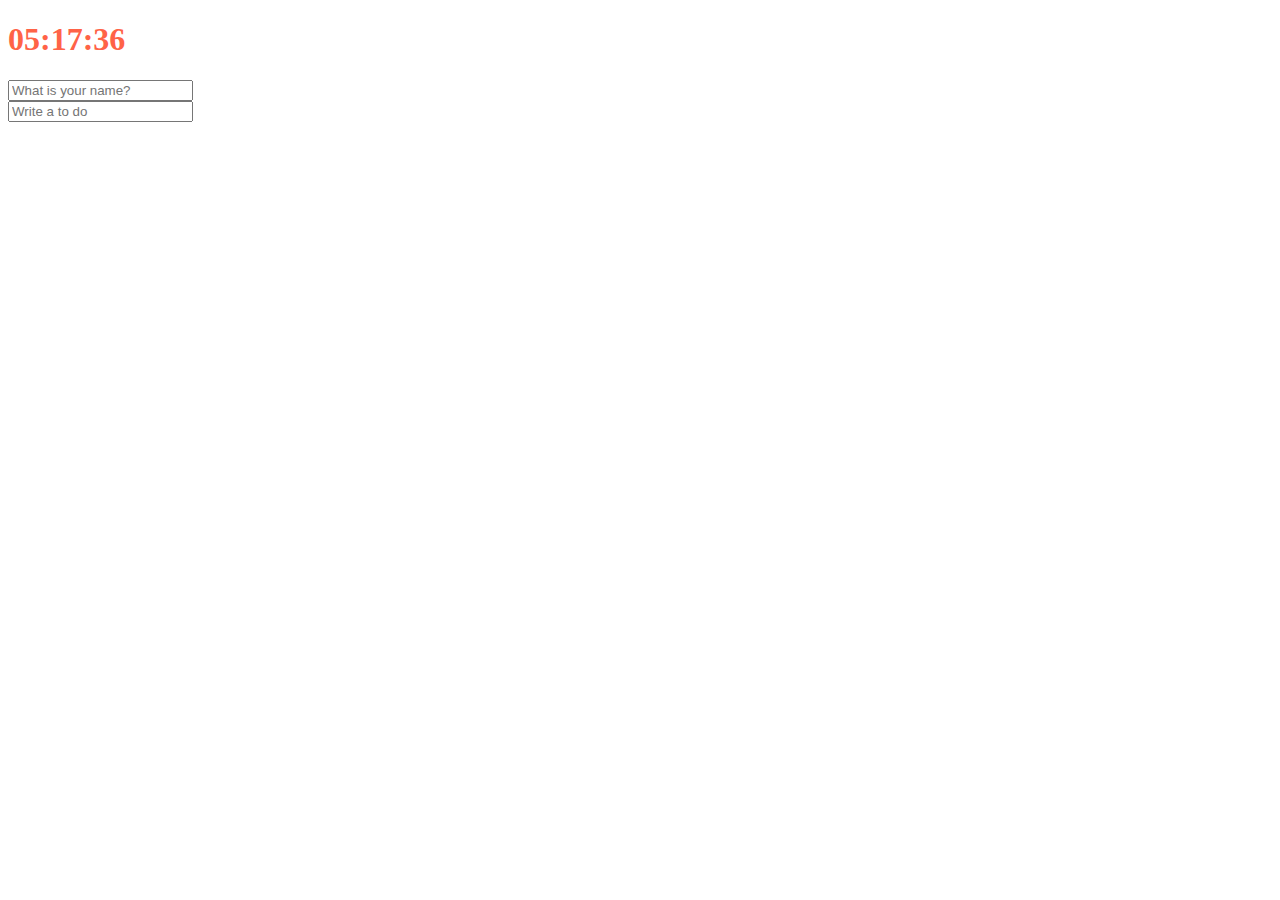
==== index.html @ 08a96f75 "sixth" ====
<!DOCTYPE html>
<html lang="en">
<head>
    <meta charset="UTF-8">
    <meta name="viewport" content="width=device-width, initial-scale=1.0">
    <title>Document</title>
    <link rel="stylesheet" href="style.css"/>
</head>
<body>
    <div class="js-clock">
        <h1>00:00</h1>
    </div>

    <form class="js-form form">
        <input type="text" placeholder="What is your name?" />
    </form>

    <h4 class="js-greetings greetings"></h4>

    <form class="js-toDoForm">
        <input type="text" placeholder="Write a to do" />
    </form>

    <ul class="js-toDoList">
    </ul>

    <script src="clock.js"></script>
    <script src="greeting.js"></script>
    <script src="todo.js"></script>
</body>
</html>
---- style.css ----
.js-clock {
    color: tomato;
}

.form,
.greetings {
    display: none;
}

.showing {
    display: block;
}
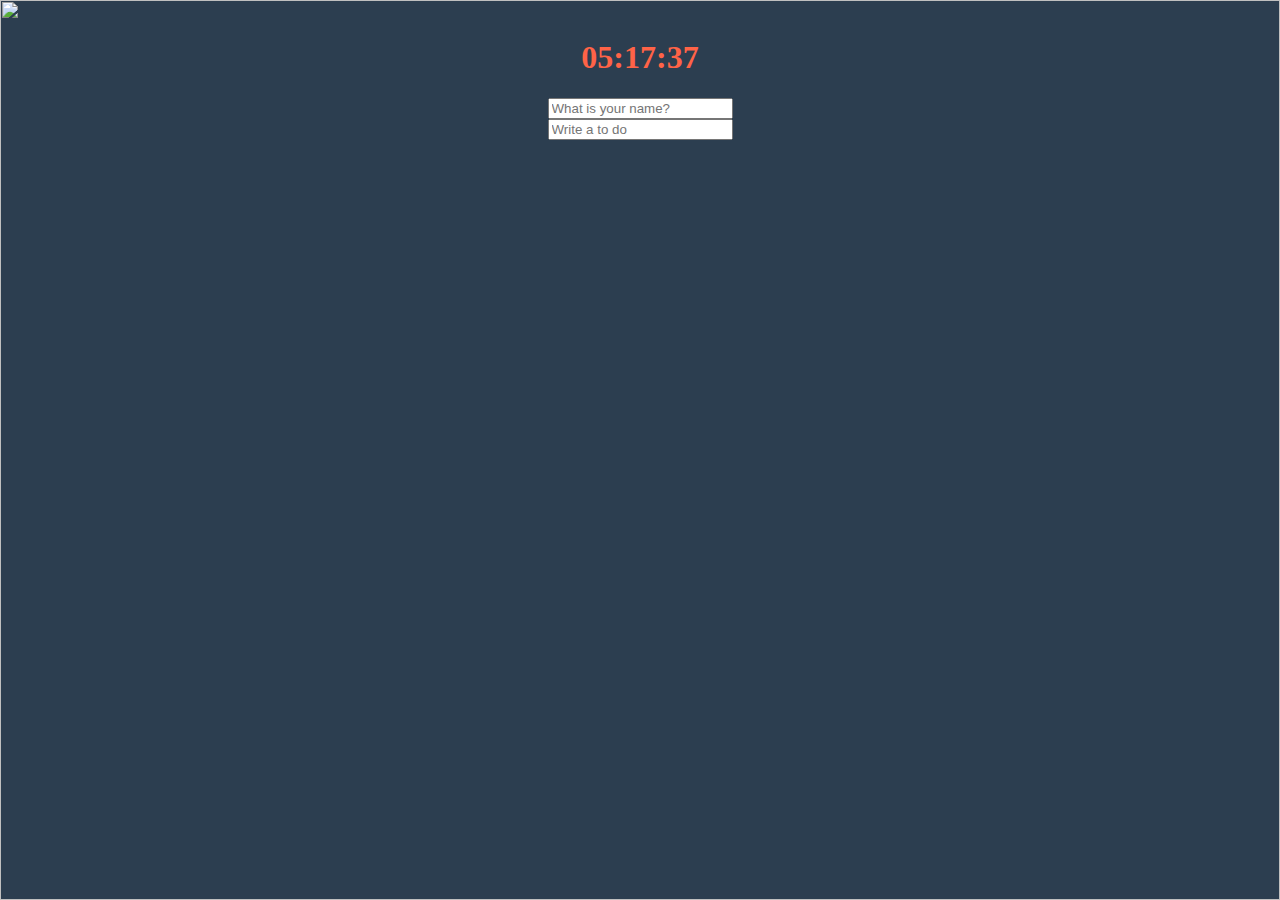
==== commit 5342bb57: "seventh" ====
--- a/index.html
+++ b/index.html
@@ -7,25 +7,28 @@
     <link rel="stylesheet" href="style.css"/>
 </head>
 <body>
-    <div class="js-clock">
-        <h1>00:00</h1>
+    <div class="container">
+        <div class="js-clock">
+            <h1>00:00</h1>
+        </div>
+        
+        <form class="js-form form">
+            <input type="text" placeholder="What is your name?" />
+        </form>
+
+        <h4 class="js-greetings greetings"></h4>
+
+        <form class="js-toDoForm">
+            <input type="text" placeholder="Write a to do" />
+        </form>
+
+        <ul class="js-toDoList">
+        </ul>
     </div>
-
-    <form class="js-form form">
-        <input type="text" placeholder="What is your name?" />
-    </form>
-
-    <h4 class="js-greetings greetings"></h4>
-
-    <form class="js-toDoForm">
-        <input type="text" placeholder="Write a to do" />
-    </form>
-
-    <ul class="js-toDoList">
-    </ul>
 
     <script src="clock.js"></script>
     <script src="greeting.js"></script>
     <script src="todo.js"></script>
+    <script src="bg.js"></script>
 </body>
 </html>--- a/style.css
+++ b/style.css
@@ -1,3 +1,15 @@
+body {
+    background-color: #2c3e50;
+}
+
+.container {
+    text-align: center;
+    margin: auto;
+    height: 50%;
+    width: 50%;
+    padding: 10px;
+}
+
 .js-clock {
     color: tomato;
 }
@@ -9,4 +21,23 @@
 
 .showing {
     display: block;
+}
+
+@keyframes fadeIn {
+    from {
+        opacity: 0;
+    }
+    to {
+        opacity: 1;
+    }
+}
+
+.bgImage {
+    position: absolute;
+    top: 0;
+    left: 0;
+    height: 100%;
+    width: 100%;
+    z-index: -1;
+    animation: fadeIn 0.5s linear;
 }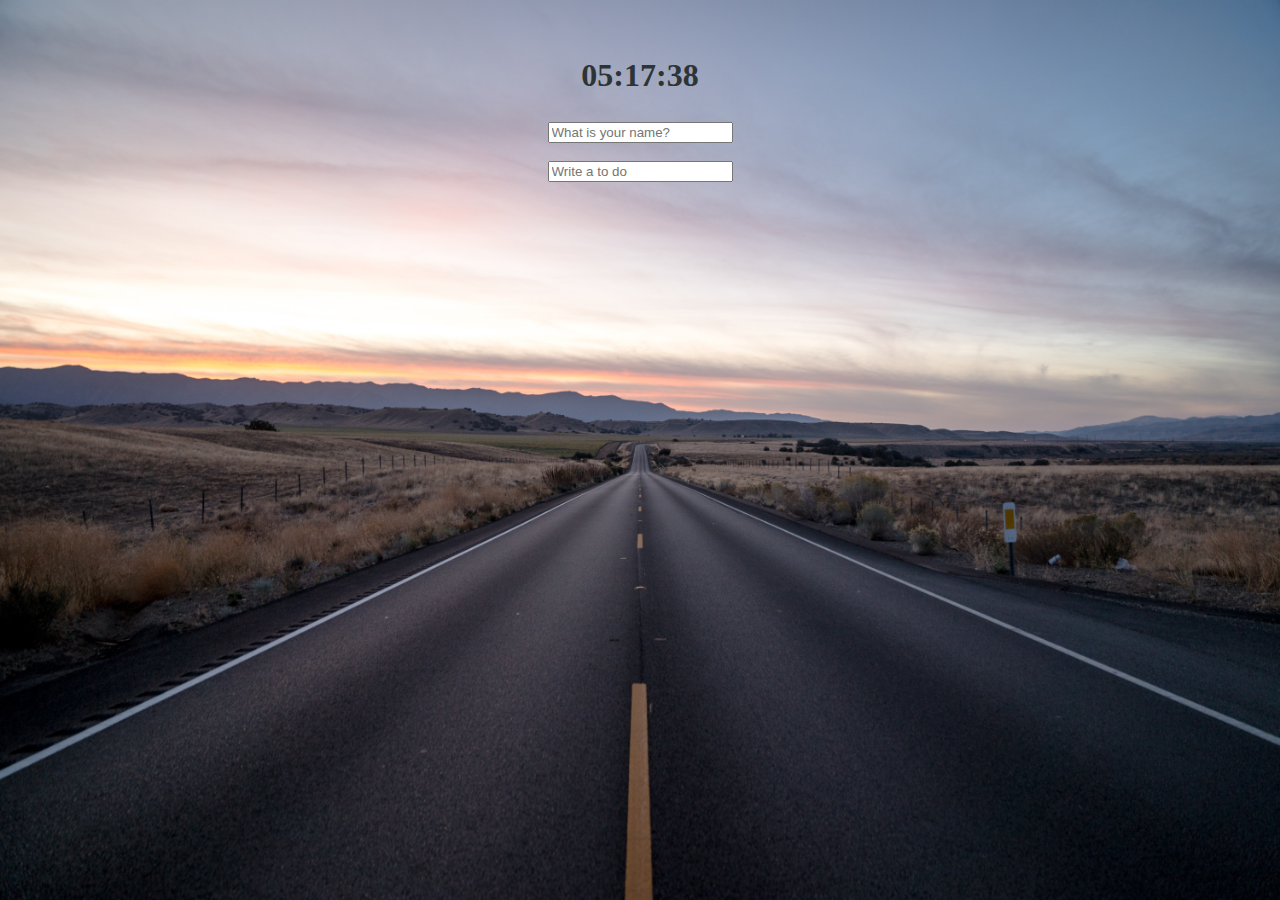
==== commit 4574332b: "elev" ====
--- a/index.html
+++ b/index.html
@@ -8,6 +8,7 @@
 </head>
 <body>
     <div class="container">
+        <br>
         <div class="js-clock">
             <h1>00:00</h1>
         </div>
@@ -15,6 +16,8 @@
         <form class="js-form form">
             <input type="text" placeholder="What is your name?" />
         </form>
+
+        <br>
 
         <h4 class="js-greetings greetings"></h4>
 
--- a/style.css
+++ b/style.css
@@ -11,12 +11,13 @@
 }
 
 .js-clock {
-    color: tomato;
+    color: #2d3436;
 }
 
 .form,
 .greetings {
     display: none;
+    font-size: x-large;
 }
 
 .showing {
